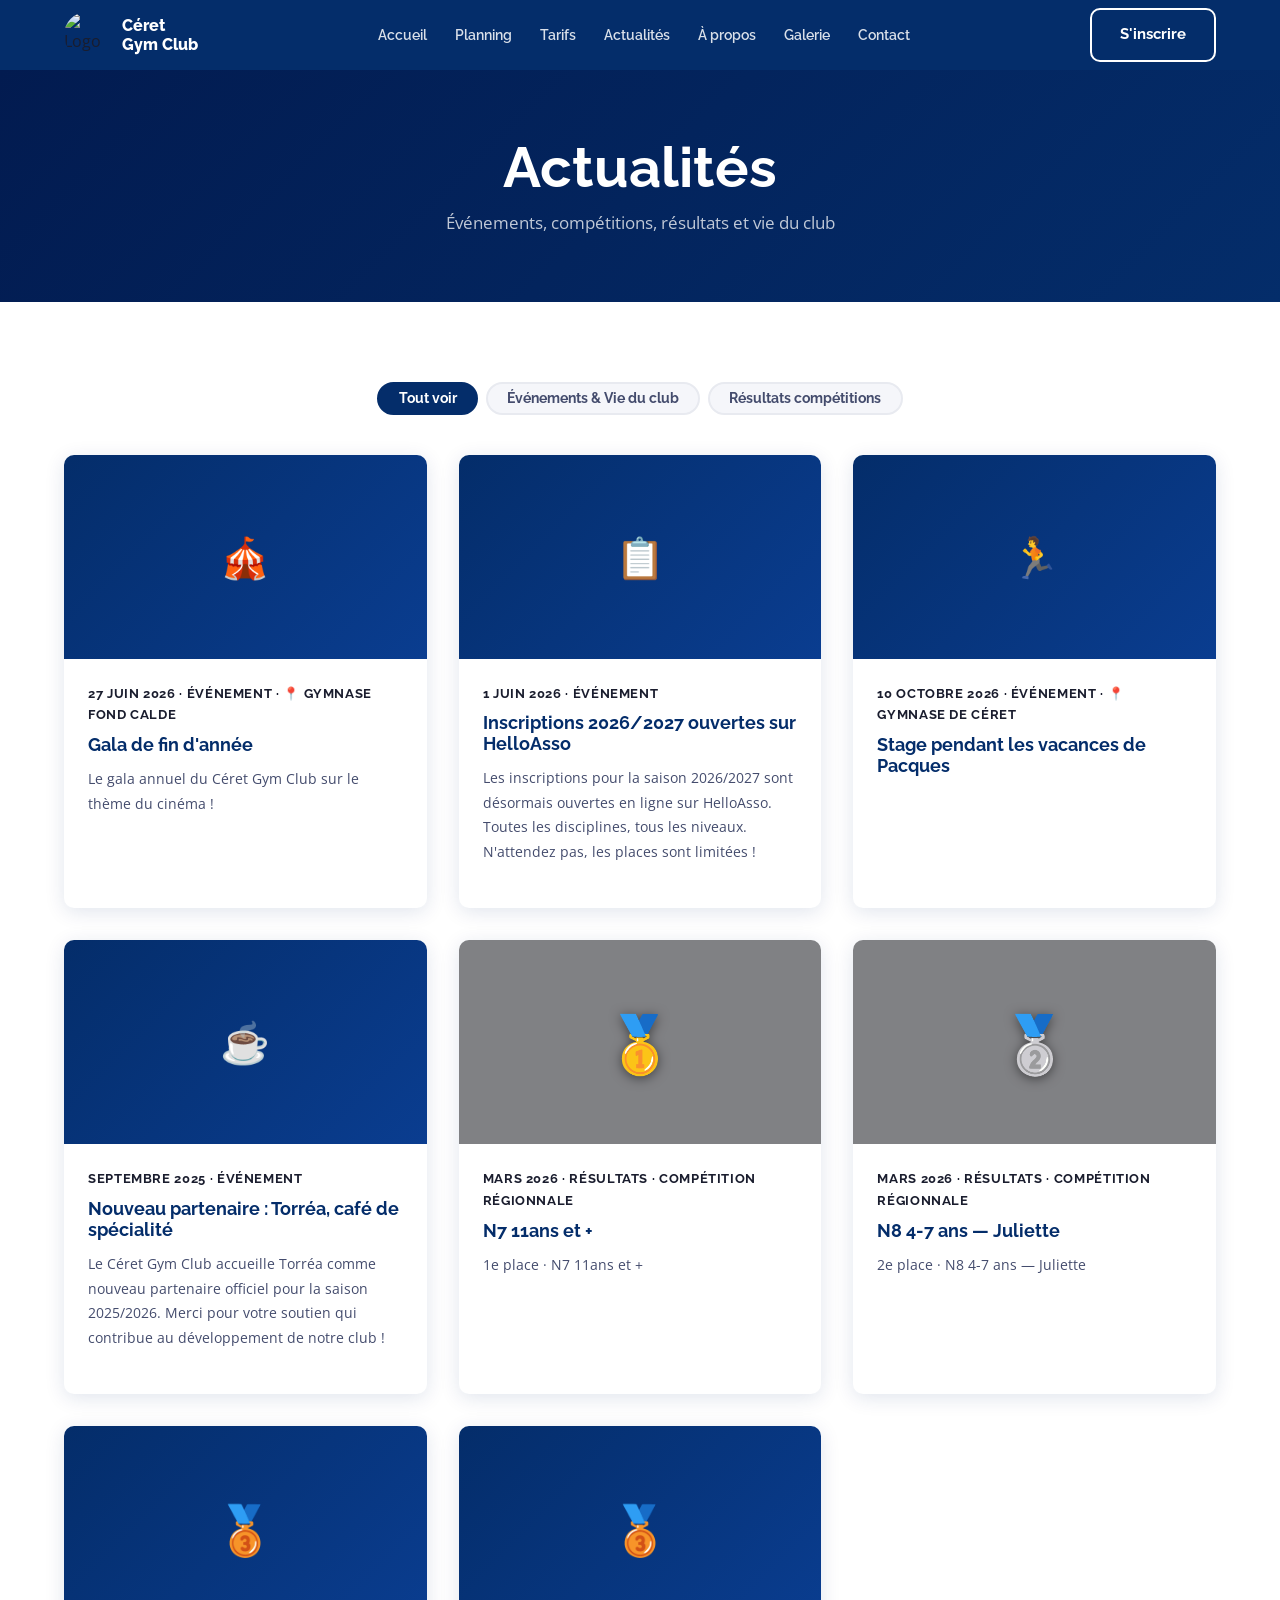
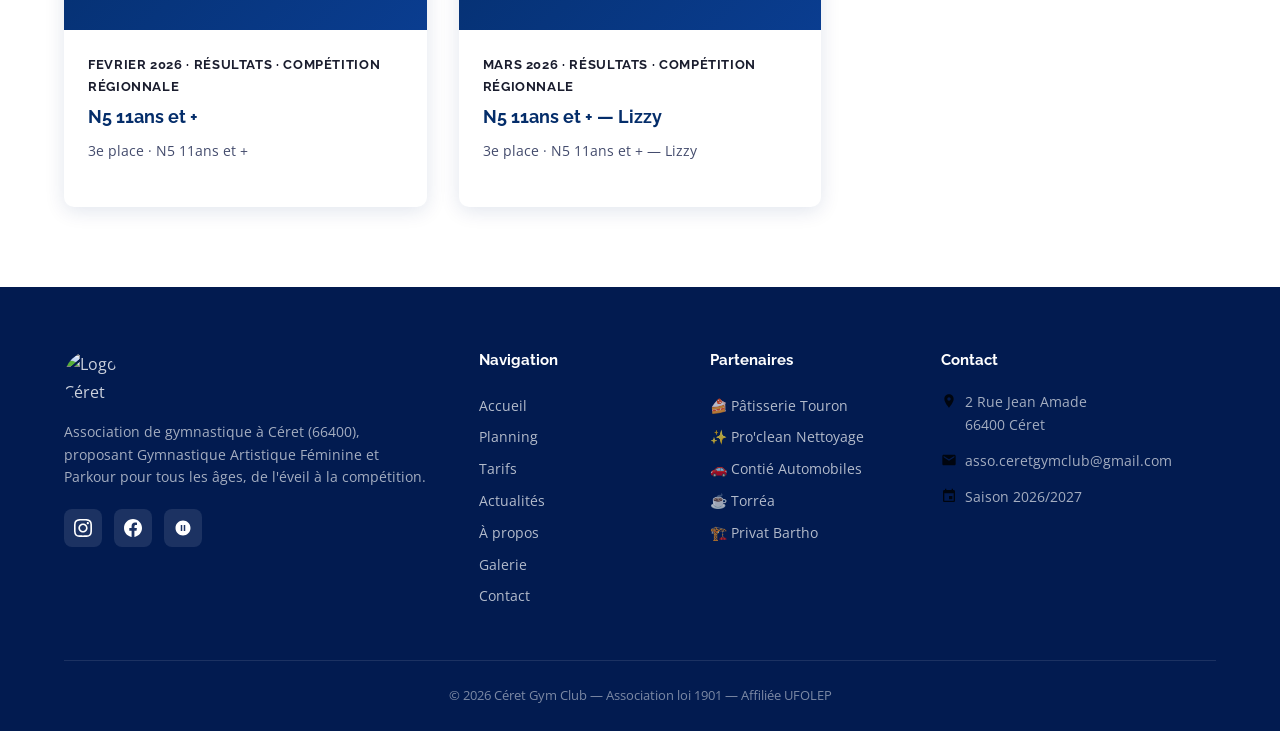
==== actualites.html @ 3edcb547 "creation site" ====
<!DOCTYPE html>
<html lang="fr">
<head>
  <meta charset="UTF-8">
  <meta name="viewport" content="width=device-width, initial-scale=1.0">
  <title>Actualités — Céret Gym Club</title>
  <meta name="description" content="Suivez toutes les actualités du Céret Gym Club : compétitions, résultats, événements, gala de fin d'année.">
  <meta property="og:title" content="Actualités — Céret Gym Club">
  <meta property="og:image" content="assets/logo.png">
  <link rel="icon" type="image/png" href="assets/logo.png">
  <link rel="preconnect" href="https://fonts.googleapis.com">
  <link rel="preconnect" href="https://fonts.gstatic.com" crossorigin>
  <link href="https://fonts.googleapis.com/css2?family=Raleway:wght@400;600;700;800&family=Open+Sans:wght@400;600&display=swap" rel="stylesheet">
  <link rel="stylesheet" href="assets/css/styles.css">
</head>
<body>

  <div id="navbar-placeholder"></div>

  <header class="page-hero">
    <div class="container">
      <h1>Actualités</h1>
      <p>Événements, compétitions, résultats et vie du club</p>
    </div>
  </header>

  <main id="main-content">
    <section class="section">
      <div class="container">

        <!-- Filtres -->
        <div class="actu-filters" role="group" aria-label="Filtrer les actualités">
          <button class="filter-btn active" data-filter="all">Tout voir</button>
          <button class="filter-btn" data-filter="Événement">Événements & Vie du club</button>
          <button class="filter-btn" data-filter="Résultats">Résultats compétitions</button>
        </div>

        <!-- Grille actualités -->
        <div class="news-grid" id="news-grid" aria-label="Actualités du club"></div>

      </div>
    </section>

  </main>

  <div id="footer-placeholder"></div>

  <script src="data/club.js"></script>
  <script src="data/partenaires.js"></script>
  <script src="data/actualites.js"></script>
  <script src="data/competitions.js"></script>
  <script src="assets/js/components.js"></script>
  <script src="assets/js/main.js"></script>
</body>
</html>
---- assets/css/styles.css ----
/* =============================================
   CÉRET GYM CLUB — styles.css
   ============================================= */

/* --- Variables & Reset --- */
:root {
  --navy:  #042d6a;
  --white: #ffffff;
  --gold:  #c8a951;
  --navy-light: #0a3d90;
  --navy-dark:  #021b50;
  --gray-100: #f5f6fa;
  --gray-200: #e8eaf0;
  --gray-400: #9098b1;
  --gray-700: #444c6d;
  --text:  #1a1d2e;
  --radius: 10px;
  --shadow: 0 4px 20px rgba(4,45,106,.12);
  --transition: .25s ease;
}

*, *::before, *::after { box-sizing: border-box; margin: 0; padding: 0; }

html { scroll-behavior: smooth; font-size: 16px; }

body {
  font-family: 'Open Sans', sans-serif;
  color: var(--text);
  background: var(--white);
  line-height: 1.7;
}

img { max-width: 100%; height: auto; display: block; }

a { color: inherit; text-decoration: none; }

ul { list-style: none; }

/* --- Typography --- */
h1, h2, h3, h4, h5 {
  font-family: 'Raleway', sans-serif;
  font-weight: 700;
  line-height: 1.2;
  color: var(--navy);
}

h1 { font-size: clamp(2rem, 5vw, 3.5rem); }
h2 { font-size: clamp(1.6rem, 3.5vw, 2.5rem); }
h3 { font-size: clamp(1.2rem, 2.5vw, 1.6rem); }

.section-title {
  text-align: center;
  margin-bottom: .5rem;
}

.section-subtitle {
  text-align: center;
  color: var(--gray-400);
  margin-bottom: 3rem;
  font-size: 1.05rem;
}

.gold-bar {
  display: block;
  width: 60px;
  height: 4px;
  background: var(--grey);
  border-radius: 2px;
  margin: .75rem auto 0;
}

/* --- Buttons --- */
.btn {
  display: inline-flex;
  align-items: center;
  gap: .5rem;
  padding: .75rem 1.75rem;
  border-radius: var(--radius);
  font-family: 'Raleway', sans-serif;
  font-weight: 700;
  font-size: .95rem;
  cursor: pointer;
  border: 2px solid transparent;
  transition: all var(--transition);
  text-decoration: none;
}

.btn-primary {
  background: var(--navy);
  color: var(--white);
  border-color: var(--white);
}
.btn-primary:hover {
  background: var(--navy-dark);
  border-color: var(--white);
  transform: translateY(-2px);
  box-shadow: 0 6px 20px rgba(26,31,75,.3);
}

.btn-secondary {
  background: transparent;
  color: var(--white);
  border-color: var(--white);
}
.btn-secondary:hover {
  background: var(--white);
  color: var(--navy);
  transform: translateY(-2px);
}

.btn-outline {
  background: transparent;
  color: var(--navy);
  border-color: var(--navy);
}
.btn-outline:hover {
  background: var(--navy);
  color: var(--white);
  transform: translateY(-2px);
}

.btn-lg { padding: 1rem 2.25rem; font-size: 1.05rem; }

/* --- Layout helpers --- */
.container {
  max-width: 1200px;
  margin: 0 auto;
  padding: 0 1.5rem;
}

.section {
  padding: 5rem 0;
}

.section-alt {
  background: var(--gray-100);
}

.grid-2 { display: grid; grid-template-columns: repeat(2, 1fr); gap: 2rem; }
.grid-3 { display: grid; grid-template-columns: repeat(3, 1fr); gap: 2rem; }
.grid-4 { display: grid; grid-template-columns: repeat(4, 1fr); gap: 1.5rem; }

/* =============================================
   NAVBAR
   ============================================= */
.navbar {
  position: sticky;
  top: 0;
  z-index: 1000;
  background: var(--navy);
  transition: box-shadow var(--transition);
}

.navbar.scrolled {
  box-shadow: 0 2px 20px rgba(0,0,0,.25);
}

.navbar-inner {
  display: flex;
  align-items: center;
  justify-content: space-between;
  height: 70px;
  gap: 1rem;
}

.navbar-brand {
  display: flex;
  align-items: center;
  gap: .75rem;
  flex-shrink: 0;
}

.navbar-brand img {
  width: 46px;
  height: 46px;
  border-radius: 50%;
  object-fit: cover;
}

.navbar-brand span {
  font-family: 'Raleway', sans-serif;
  font-weight: 800;
  font-size: 1rem;
  color: var(--white);
  line-height: 1.2;
}

.navbar-nav {
  display: flex;
  align-items: center;
  gap: .25rem;
}

.navbar-nav a {
  color: rgba(255,255,255,.85);
  font-family: 'Raleway', sans-serif;
  font-weight: 600;
  font-size: .9rem;
  padding: .4rem .75rem;
  border-radius: 6px;
  transition: all var(--transition);
  white-space: nowrap;
}

.navbar-nav a:hover,
.navbar-nav a.active {
  color: var(--white);
  background: rgba(255,255,255,.12);
}

.navbar-cta {
  flex-shrink: 0;
}

.navbar-toggle {
  display: none;
  background: none;
  border: none;
  cursor: pointer;
  padding: .4rem;
  color: var(--white);
}

.navbar-toggle svg { display: block; }

/* Mobile nav */
@media (max-width: 900px) {
  .navbar-toggle { display: flex; }
  .navbar-nav {
    display: none;
    position: absolute;
    top: 70px;
    left: 0;
    right: 0;
    background: var(--navy-dark);
    flex-direction: column;
    align-items: stretch;
    padding: 1rem 1.5rem;
    gap: .25rem;
  }
  .navbar-nav.open { display: flex; }
  .navbar-nav a { padding: .65rem 1rem; font-size: 1rem; }
  .navbar-cta { display: none; }
}

/* =============================================
   HERO
   ============================================= */
.hero {
  position: relative;
  min-height: calc(100vh - 70px);
  background: linear-gradient(135deg, var(--navy-dark) 0%, var(--navy) 50%, #1a4db5 100%);
  display: flex;
  align-items: center;
  overflow: hidden;
}

.hero::before {
  content: '';
  position: absolute;
  inset: 0;
  background: url("data:image/svg+xml,%3Csvg width='60' height='60' viewBox='0 0 60 60' xmlns='http://www.w3.org/2000/svg'%3E%3Cg fill='none' fill-rule='evenodd'%3E%3Cg fill='%23ffffff' fill-opacity='0.03'%3E%3Ccircle cx='30' cy='30' r='20'/%3E%3C/g%3E%3C/g%3E%3C/svg%3E");
  pointer-events: none;
}

.hero-content {
  position: relative;
  z-index: 1;
  text-align: center;
  max-width: 800px;
  margin: 0 auto;
  padding: 4rem 1.5rem;
}

.hero-logo {
  display: block;
  width: 150px;
  height: 150px;
  border-radius: 50%;
  object-fit: contain;
  margin: 0 auto 2rem;
  box-shadow: 0 0 20px rgba(250,250,250,.75);
}

.hero h1 {
  color: var(--white);
  margin-bottom: 1.5rem;
}

.hero-tagline {
  color: rgba(255,255,255,.85);
  font-size: clamp(1rem, 2vw, 1.2rem);
  max-width: 600px;
  margin: 0 auto 2.5rem;
  font-style: italic;
}

.hero-actions {
  display: flex;
  gap: 1rem;
  justify-content: center;
  flex-wrap: wrap;
}

.hero-social {
  margin-top: 3rem;
  display: flex;
  justify-content: center;
  align-items: center;
  gap: 1.5rem;
}

.hero-social a {
  display: flex;
  align-items: center;
  gap: .4rem;
  color: rgba(255,255,255,.75);
  font-size: .9rem;
  font-family: 'Raleway', sans-serif;
  font-weight: 600;
  transition: color var(--transition);
}

.hero-social a:hover { color: var(--grey); }

.hero-social svg { width: 22px; height: 22px; }

/* =============================================
   DISCIPLINES
   ============================================= */
.disciplines-grid {
  display: grid;
  grid-template-columns: repeat(auto-fit, minmax(280px, 1fr));
  gap: 2rem;
}

.discipline-card {
  background: var(--white);
  border-radius: var(--radius);
  padding: 2.5rem 2rem;
  text-align: center;
  box-shadow: var(--shadow);
  border-top: 4px solid var(--grey);
  transition: transform var(--transition);
}

.discipline-card:hover { transform: translateY(-6px); }

.discipline-icon {
  width: 100px;
  height: 100px;
  border-radius: 50%;
  display: flex;
  align-items: center;
  justify-content: center;
  margin: 0 auto 1.5rem;
  overflow: hidden;
}

.discipline-icon img {
  width: 100%;
  height: 100%;
  object-fit: contain;
}

.discipline-card h3 { color: var(--navy); margin-bottom: .75rem; }

/* =============================================
   CARDS (News / Actu)
   ============================================= */
.news-grid {
  display: grid;
  grid-template-columns: repeat(auto-fill, minmax(300px, 1fr));
  gap: 2rem;
}

.news-card {
  background: var(--white);
  border-radius: var(--radius);
  overflow: hidden;
  box-shadow: var(--shadow);
  transition: transform var(--transition);
  display: flex;
  flex-direction: column;
}

.news-card:hover { transform: translateY(-4px); }

.news-card-img {
  aspect-ratio: 16/9;
  background: var(--gray-200);
  overflow: hidden;
  position: relative;
}

.news-card-img img {
  width: 100%;
  height: 100%;
  object-fit: cover;
}

.news-card-img .img-placeholder {
  width: 100%;
  height: 100%;
  display: flex;
  align-items: center;
  justify-content: center;
  background: linear-gradient(135deg, var(--navy) 0%, var(--navy-light) 100%);
  color: var(--white);
  font-size: 2.5rem;
}

.news-card-img--photo {
  background-size: cover;
  background-position: center;
}

.news-card-img--photo::before {
  content: '';
  position: absolute;
  inset: 0;
  background: rgba(0, 0, 0, .45);
}

.news-card-medal {
  position: absolute;
  inset: 0;
  display: flex;
  align-items: center;
  justify-content: center;
  font-size: 3.5rem;
  filter: drop-shadow(0 2px 6px rgba(0,0,0,.5));
}

.news-card-body {
  padding: 1.5rem;
  flex: 1;
  display: flex;
  flex-direction: column;
}

.news-card-date {
  font-size: .8rem;
  color: var(--grey);
  font-weight: 700;
  font-family: 'Raleway', sans-serif;
  text-transform: uppercase;
  letter-spacing: .05em;
  margin-bottom: .5rem;
}

.news-card-title {
  font-size: 1.1rem;
  margin-bottom: .75rem;
  color: var(--navy);
}

.news-card-excerpt {
  color: var(--gray-700);
  font-size: .9rem;
  flex: 1;
  margin-bottom: 1.25rem;
}

/* =============================================
   WELCOME BANNER
   ============================================= */
.welcome-banner {
  background: var(--navy);
  color: var(--white);
  padding: 4rem 0;
  text-align: center;
}

.welcome-banner h2 { color: var(--white); margin-bottom: 1rem; }
.welcome-banner p { max-width: 650px; margin: 0 auto 2rem; opacity: .9; font-size: 1.05rem; }

.ages-grid {
  display: flex;
  justify-content: center;
  gap: 2rem;
  flex-wrap: wrap;
  margin-top: 2rem;
}

.age-chip {
  background: rgba(255,255,255,.12);
  border: 2px solid var(--grey);
  border-radius: 50px;
  padding: .5rem 1.5rem;
  font-family: 'Raleway', sans-serif;
  font-weight: 700;
  color: var(--grey);
  font-size: .95rem;
}

/* =============================================
   PLANNING — CSS Grid calendrier
   ============================================= */
.planning-grid-wrapper {
  overflow-x: auto;
  border-radius: var(--radius);
  box-shadow: var(--shadow);
  background: var(--white);
}

.planning-grid {
  display: grid;
  position: relative;
  min-width: 700px;
  border-radius: var(--radius);
  overflow: hidden;
}

/* En-têtes des jours */
.pg-header {
  background: var(--navy);
  color: var(--white);
  font-family: 'Raleway', sans-serif;
  font-weight: 700;
  font-size: .9rem;
  display: flex;
  align-items: center;
  justify-content: center;
  padding: .9rem .5rem;
  border-right: 1px solid rgba(255,255,255,.08);
  position: sticky;
  top: 0;
  z-index: 3;
}

.pg-header.pg-time-col { font-size: .75rem; opacity: .6; }

/* Labels d'heure (colonne gauche) */
.pg-time-label {
  display: flex;
  align-items: flex-start;
  justify-content: flex-end;
  padding: 4px 8px 0 4px;
  font-size: .78rem;
  font-weight: 700;
  font-family: 'Raleway', sans-serif;
  color: var(--gray-400);
  border-right: 2px solid var(--gray-200);
  background: var(--white);
  z-index: 2;
}

/* Lignes horizontales */
.pg-hline {
  border-top: 1px solid var(--gray-200);
  pointer-events: none;
  z-index: 1;
}

.pg-hline--half {
  border-top-style: dashed;
  opacity: .45;
}

/* Fond des colonnes-jours */
.pg-day-bg {
  border-right: 1px solid var(--gray-200);
  background: var(--white);
}

/* Créneaux */
.pg-slot {
  background: var(--navy);
  color: var(--white);
  border-radius: 6px;
  padding: .35rem .55rem;
  margin: 3px;
  display: flex;
  flex-direction: column;
  justify-content: center;
  font-size: .78rem;
  overflow: hidden;
  z-index: 2;
  border-left: 3px solid rgba(255,255,255,.25);
  cursor: default;
  transition: filter var(--transition);
}

.pg-slot:hover { filter: brightness(1.12); }

.pg-slot--hidden {
  opacity: .12;
  pointer-events: none;
  transition: opacity var(--transition);
}

.pg-slot--parkour { background: #155c34; border-left-color: #4caf6f; }
.pg-slot--eveil   { background: #6b3a10; border-left-color: #e0893a; }
.pg-slot--comp    { background: var(--gold); color: var(--navy-dark); border-left-color: rgba(0,0,0,.18); }
.pg-slot--comp .pg-slot-age { opacity: .65; }

.pg-slot-name {
  font-weight: 700;
  display: block;
  font-family: 'Raleway', sans-serif;
  line-height: 1.2;
}

.pg-slot-age {
  display: block;
  opacity: .75;
  font-size: .68rem;
  margin-top: 2px;
}

/* Légende (remplace les anciens .slot) */
.legend-item {
  display: inline-flex;
  align-items: center;
  gap: .45rem;
  font-size: .82rem;
  font-family: 'Raleway', sans-serif;
  font-weight: 600;
}

.legend-dot {
  width: 14px;
  height: 14px;
  border-radius: 3px;
  flex-shrink: 0;
}

.legend-dot--gym    { background: var(--navy); }
.legend-dot--comp   { background: var(--gold); }
.legend-dot--parkour{ background: #155c34; }
.legend-dot--eveil  { background: #6b3a10; }

/* =============================================
   TARIFS
   ============================================= */
.tarifs-grid {
  display: grid;
  grid-template-columns: repeat(auto-fill, minmax(240px, 1fr));
  gap: 2rem;
}

.tarif-card {
  background: var(--white);
  border-radius: var(--radius);
  padding: 2rem 1.75rem;
  box-shadow: var(--shadow);
  text-align: center;
  border-top: 4px solid var(--gray-200);
  transition: transform var(--transition);
  position: relative;
}

.tarif-card:hover { transform: translateY(-6px); }

.tarif-card.featured {
  border-top-color: var(--grey);
  transform: scale(1.03);
}

.tarif-card.featured:hover { transform: scale(1.03) translateY(-4px); }

.tarif-badge {
  position: absolute;
  top: -12px;
  left: 50%;
  transform: translateX(-50%);
  background: var(--grey);
  color: var(--navy-dark);
  font-size: .72rem;
  font-weight: 800;
  font-family: 'Raleway', sans-serif;
  padding: .2rem .9rem;
  border-radius: 50px;
  text-transform: uppercase;
  letter-spacing: .05em;
  white-space: nowrap;
}

.tarif-category {
  font-size: .8rem;
  font-weight: 700;
  text-transform: uppercase;
  letter-spacing: .08em;
  color: var(--grey);
  font-family: 'Raleway', sans-serif;
  margin-bottom: .5rem;
}

.tarif-name {
  font-size: 1.15rem;
  color: var(--navy);
  margin-bottom: 1.5rem;
}

.tarif-price {
  font-family: 'Raleway', sans-serif;
  font-size: 2.8rem;
  font-weight: 800;
  color: var(--navy);
  line-height: 1;
  margin-bottom: .25rem;
}

.tarif-price span { font-size: 1.2rem; vertical-align: super; font-weight: 700; }
.tarif-period { font-size: .8rem; color: var(--gray-400); margin-bottom: 1.5rem; }

.tarif-features {
  list-style: none;
  text-align: left;
  margin-bottom: 1.75rem;
}

.tarif-features li {
  display: flex;
  align-items: center;
  gap: .5rem;
  font-size: .875rem;
  color: var(--gray-700);
  padding: .3rem 0;
  border-bottom: 1px solid var(--gray-100);
}

.tarif-features li::before {
  content: '✓';
  color: var(--grey);
  font-weight: 800;
  flex-shrink: 0;
}

.tarif-note {
  background: var(--gray-100);
  border-radius: var(--radius);
  padding: 1.5rem;
  text-align: center;
  margin-top: 3rem;
  font-size: .9rem;
  color: var(--gray-700);
  border-left: 4px solid var(--grey);
}

/* =============================================
   ACTUALITÉS
   ============================================= */
.actu-filters {
  display: flex;
  gap: .5rem;
  flex-wrap: wrap;
  justify-content: center;
  margin-bottom: 2.5rem;
}

.filter-btn {
  background: var(--gray-100);
  border: 2px solid var(--gray-200);
  color: var(--gray-700);
  padding: .4rem 1.2rem;
  border-radius: 50px;
  font-family: 'Raleway', sans-serif;
  font-weight: 700;
  font-size: .85rem;
  cursor: pointer;
  transition: all var(--transition);
}

.filter-btn:hover,
.filter-btn.active {
  background: var(--navy);
  border-color: var(--navy);
  color: var(--white);
}

/* Planning filter buttons — colored by slot type */
.planning-filter-btn[data-type="gym"] {
  border-color: var(--navy);
  color: var(--navy);
}
.planning-filter-btn[data-type="gym"]:hover,
.planning-filter-btn[data-type="gym"].active {
  background: var(--navy);
  border-color: var(--navy);
  color: var(--white);
}


.planning-filter-btn[data-type="parkour"] {
  border-color: #155c34;
  color: #155c34;
}
.planning-filter-btn[data-type="parkour"]:hover,
.planning-filter-btn[data-type="parkour"].active {
  background: #155c34;
  border-color: #155c34;
  color: var(--white);
}

.planning-filter-btn[data-type="eveil"] {
  border-color: #6b3a10;
  color: #6b3a10;
}
.planning-filter-btn[data-type="eveil"]:hover,
.planning-filter-btn[data-type="eveil"].active {
  background: #6b3a10;
  border-color: #6b3a10;
  color: var(--white);
}

.podiums-section {
  margin-top: 4rem;
  padding-top: 4rem;
  border-top: 2px solid var(--gray-200);
}

.podium-list {
  display: grid;
  grid-template-columns: repeat(auto-fill, minmax(260px, 1fr));
  gap: 1.5rem;
}

.podium-card {
  background: var(--white);
  border-radius: var(--radius);
  padding: 1.5rem;
  box-shadow: var(--shadow);
  display: flex;
  align-items: center;
  gap: 1rem;
}

.podium-medal {
  font-size: 2rem;
  flex-shrink: 0;
}

.podium-card h4 { font-size: 1rem; color: var(--navy); margin-bottom: .2rem; }
.podium-card p  { font-size: .85rem; color: var(--gray-400); }

/* =============================================
   ABOUT / À PROPOS
   ============================================= */
.about-story {
  display: grid;
  grid-template-columns: 1fr 1fr;
  gap: 3rem;
  align-items: center;
}

.about-story-text h2 { margin-bottom: 1rem; }
.about-story-text p  { color: var(--gray-700); margin-bottom: 1rem; }

.about-visual {
  background: linear-gradient(135deg, var(--navy) 0%, var(--navy-light) 100%);
  border-radius: var(--radius);
  aspect-ratio: 4/3;
  display: flex;
  align-items: center;
  justify-content: center;
  overflow: hidden;
}

.about-visual img {
  width: 100%;
  height: 100%;
  object-fit: cover;
  border-radius: var(--radius);
}

.stats-row {
  display: grid;
  grid-template-columns: repeat(auto-fit, minmax(140px, 1fr));
  gap: 1.5rem;
  margin: 2.5rem 0;
}

.stat-item {
  text-align: center;
  padding: 1.5rem 1rem;
  background: var(--gray-100);
  border-radius: var(--radius);
}

.stat-num {
  font-family: 'Raleway', sans-serif;
  font-size: 2.2rem;
  font-weight: 800;
  color: var(--navy);
  display: block;
}

.stat-label { font-size: .85rem; color: var(--gray-400); }

.valeurs-grid {
  display: grid;
  grid-template-columns: repeat(auto-fill, minmax(200px, 1fr));
  gap: 1.5rem;
}

.valeur-card {
  background: var(--white);
  border-radius: var(--radius);
  padding: 2rem 1.5rem;
  text-align: center;
  box-shadow: var(--shadow);
}

.valeur-icon { font-size: 2.5rem; margin-bottom: .75rem; }
.valeur-card h3 { font-size: 1.1rem; color: var(--navy); margin-bottom: .5rem; }
.valeur-card p  { font-size: .875rem; color: var(--gray-700); }

.team-grid {
  display: grid;
  grid-template-columns: repeat(auto-fit, minmax(200px, 220px));
  gap: 2rem;
  justify-content: center;
}

.team-card {
  background: var(--white);
  border-radius: var(--radius);
  padding: 1.5rem;
  text-align: center;
  box-shadow: var(--shadow);
  transition: transform var(--transition);
}

.team-card:hover { transform: translateY(-4px); }

.team-avatar {
  width: 90px;
  height: 90px;
  border-radius: 50%;
  background: var(--navy);
  margin: 0 auto 1rem;
  overflow: hidden;
  display: flex;
  align-items: center;
  justify-content: center;
  border: 3px solid var(--grey);
}

.team-avatar img { width: 100%; height: 100%; object-fit: cover; }

.team-avatar-placeholder {
  font-size: 2.2rem;
}

.team-card h3 { font-size: 1rem; color: var(--navy); margin-bottom: .25rem; }
.team-card p  { font-size: .82rem; color: var(--grey); font-weight: 700; font-family: 'Raleway', sans-serif; }
.team-card .team-role { color: var(--gray-400); font-weight: 400; font-family: 'Open Sans', sans-serif; font-size: .8rem; }

/* =============================================
   GALERIE
   ============================================= */
.gallery-grid {
  display: grid;
  grid-template-columns: repeat(auto-fill, minmax(260px, 1fr));
  gap: 1rem;
}

.gallery-item {
  position: relative;
  aspect-ratio: 4/3;
  overflow: hidden;
  border-radius: var(--radius);
  cursor: pointer;
  background: var(--gray-200);
}

.gallery-item img {
  width: 100%;
  height: 100%;
  object-fit: cover;
  transition: transform .4s ease;
}

.gallery-item:hover img { transform: scale(1.08); }

.gallery-item .gallery-overlay {
  position: absolute;
  inset: 0;
  background: rgba(0,48,135,.5);
  display: flex;
  align-items: center;
  justify-content: center;
  opacity: 0;
  transition: opacity var(--transition);
}

.gallery-item:hover .gallery-overlay { opacity: 1; }

.gallery-overlay svg { width: 48px; height: 48px; fill: white; }

/* Watermark via CSS */
.gallery-item::after {
  content: '© Céret Gym Club';
  position: absolute;
  bottom: 8px;
  right: 10px;
  color: rgba(255,255,255,.75);
  font-size: .65rem;
  font-family: 'Raleway', sans-serif;
  font-weight: 700;
  text-shadow: 0 1px 3px rgba(0,0,0,.6);
  pointer-events: none;
  z-index: 2;
  letter-spacing: .03em;
}

/* Placeholder items */
.gallery-placeholder {
  width: 100%;
  height: 100%;
  display: flex;
  flex-direction: column;
  align-items: center;
  justify-content: center;
  font-size: 2.5rem;
  background: linear-gradient(135deg, var(--navy) 0%, var(--navy-light) 100%);
  color: rgba(255,255,255,.6);
}

/* Lightbox */
.lightbox {
  position: fixed;
  inset: 0;
  background: rgba(0,0,0,.92);
  z-index: 9999;
  display: flex;
  align-items: center;
  justify-content: center;
  opacity: 0;
  pointer-events: none;
  transition: opacity .3s;
}

.lightbox.open { opacity: 1; pointer-events: all; }

.lightbox-inner {
  position: relative;
  max-width: 90vw;
  max-height: 90vh;
}

.lightbox-inner img {
  max-width: 90vw;
  max-height: 85vh;
  object-fit: contain;
  border-radius: var(--radius);
}

.lightbox-close {
  position: absolute;
  top: -2.5rem;
  right: 0;
  background: none;
  border: none;
  color: white;
  font-size: 1.8rem;
  cursor: pointer;
  line-height: 1;
}

.lightbox-nav {
  position: absolute;
  top: 50%;
  transform: translateY(-50%);
  background: rgba(255,255,255,.15);
  border: none;
  color: white;
  width: 44px;
  height: 44px;
  border-radius: 50%;
  cursor: pointer;
  font-size: 1.4rem;
  display: flex;
  align-items: center;
  justify-content: center;
  transition: background var(--transition);
}

.lightbox-nav:hover { background: rgba(255,255,255,.3); }
.lightbox-prev { left: -60px; }
.lightbox-next { right: -60px; }

/* =============================================
   CONTACT
   ============================================= */
.contact-layout {
  display: grid;
  grid-template-columns: 1fr 1.5fr;
  gap: 3rem;
  align-items: start;
}

.contact-info h2 { margin-bottom: 1.5rem; }

.contact-item {
  display: flex;
  align-items: flex-start;
  gap: 1rem;
  margin-bottom: 1.5rem;
}

.contact-icon {
  width: 44px;
  height: 44px;
  background: var(--navy);
  border-radius: 10px;
  display: flex;
  align-items: center;
  justify-content: center;
  flex-shrink: 0;
}

.contact-icon svg { width: 22px; height: 22px; fill: var(--white); }

.contact-item h4 { font-size: .9rem; color: var(--navy); margin-bottom: .2rem; }
.contact-item p, .contact-item a {
  font-size: .9rem;
  color: var(--gray-700);
}
.contact-item a:hover { color: var(--grey); }

.social-links-row {
  display: flex;
  gap: 1rem;
  margin-top: 1.5rem;
}

.social-link {
  display: flex;
  align-items: center;
  gap: .5rem;
  background: var(--gray-100);
  border: 2px solid var(--gray-200);
  border-radius: 8px;
  padding: .5rem 1rem;
  font-family: 'Raleway', sans-serif;
  font-weight: 700;
  font-size: .85rem;
  color: var(--navy);
  transition: all var(--transition);
}

.social-link:hover {
  border-color: var(--navy);
  background: var(--navy);
  color: var(--white);
}

.social-link svg { width: 18px; height: 18px; }

/* Contact Form */
.contact-form {
  background: var(--white);
  border-radius: var(--radius);
  padding: 2.5rem;
  box-shadow: var(--shadow);
}

.contact-form h3 { margin-bottom: 1.5rem; color: var(--navy); }

.form-group {
  margin-bottom: 1.25rem;
}

.form-group label {
  display: block;
  font-family: 'Raleway', sans-serif;
  font-weight: 700;
  font-size: .875rem;
  color: var(--navy);
  margin-bottom: .4rem;
}

.form-group input,
.form-group textarea,
.form-group select {
  width: 100%;
  padding: .75rem 1rem;
  border: 2px solid var(--gray-200);
  border-radius: 8px;
  font-family: 'Open Sans', sans-serif;
  font-size: .95rem;
  color: var(--text);
  background: var(--white);
  transition: border-color var(--transition);
  outline: none;
}

.form-group input:focus,
.form-group textarea:focus,
.form-group select:focus {
  border-color: var(--navy);
}

.form-group textarea { resize: vertical; min-height: 130px; }

/* Honeypot */
.hp-field { display: none !important; }

.form-success {
  display: none;
  background: #e8f5e9;
  border: 2px solid #4caf50;
  border-radius: var(--radius);
  padding: 1rem 1.5rem;
  color: #2e7d32;
  font-weight: 600;
  margin-top: 1rem;
  text-align: center;
}

.map-container {
  margin-top: 3rem;
  border-radius: var(--radius);
  overflow: hidden;
  box-shadow: var(--shadow);
}

.map-container iframe { display: block; }

/* =============================================
   PARTENAIRES
   ============================================= */
.partners-grid {
  display: flex;
  flex-wrap: wrap;
  gap: 1.5rem;
  justify-content: center;
  align-items: center;
}

.partner-card {
  background: var(--white);
  border-radius: var(--radius);
  padding: 1.25rem 1.75rem;
  box-shadow: 0 2px 12px rgba(0,48,135,.08);
  text-align: center;
  min-width: 160px;
  transition: transform var(--transition);
}

.partner-card:hover { transform: translateY(-3px); }
.partner-card a { text-decoration: none; }

.partner-logo {
  width: 80px;
  height: 60px;
  display: flex;
  align-items: center;
  justify-content: center;
  margin: 0 auto .75rem;
  font-size: 1.8rem;
}

.partner-name {
  font-family: 'Raleway', sans-serif;
  font-weight: 700;
  font-size: .85rem;
  color: var(--navy);
  display: block;
}

.partner-loc {
  font-size: .75rem;
  color: var(--gray-400);
  display: block;
  margin-top: .2rem;
}

/* =============================================
   FOOTER
   ============================================= */
.footer {
  background: var(--navy-dark);
  color: rgba(255,255,255,.8);
  padding: 4rem 0 1.5rem;
}

.footer-grid {
  display: grid;
  grid-template-columns: 2fr 1fr 1fr 1.5fr;
  gap: 3rem;
  padding-bottom: 3rem;
  border-bottom: 1px solid rgba(255,255,255,.1);
}

.footer-brand img {
  width: 54px;
  border-radius: 50%;
  margin-bottom: 1rem;
}

.footer-brand p {
  font-size: .875rem;
  line-height: 1.6;
  margin-bottom: 1.25rem;
  opacity: .8;
}

.footer-social {
  display: flex;
  gap: .75rem;
}

.footer-social a {
  width: 38px;
  height: 38px;
  border-radius: 8px;
  background: rgba(255,255,255,.1);
  display: flex;
  align-items: center;
  justify-content: center;
  transition: background var(--transition);
}

.footer-social a:hover { background: var(--grey); }
.footer-social svg { width: 18px; height: 18px; fill: var(--white); }

.footer h4 {
  color: var(--white);
  font-size: .95rem;
  margin-bottom: 1.25rem;
  font-family: 'Raleway', sans-serif;
}

.footer-nav a {
  display: block;
  color: rgba(255,255,255,.7);
  font-size: .875rem;
  padding: .25rem 0;
  transition: color var(--transition);
}

.footer-nav a:hover { color: var(--grey); }

.footer-contact p {
  font-size: .875rem;
  display: flex;
  gap: .5rem;
  align-items: flex-start;
  margin-bottom: .75rem;
  opacity: .8;
}

.footer-contact svg { width: 16px; height: 16px; fill: var(--grey); flex-shrink: 0; margin-top: 3px; }

.footer-bottom {
  padding-top: 1.5rem;
  text-align: center;
  font-size: .8rem;
  opacity: .6;
}

/* =============================================
   PAGE HERO (intérieur)
   ============================================= */
.page-hero {
  background: linear-gradient(135deg, var(--navy-dark) 0%, var(--navy) 100%);
  padding: 4rem 0;
  text-align: center;
  color: var(--white);
}

.page-hero h1 { color: var(--white); margin-bottom: .5rem; }
.page-hero p  { color: rgba(255,255,255,.75); font-size: 1.05rem; max-width: 600px; margin: 0 auto; }

/* =============================================
   BREADCRUMB
   ============================================= */
.breadcrumb {
  display: flex;
  gap: .5rem;
  align-items: center;
  justify-content: center;
  margin-bottom: 1rem;
  font-size: .85rem;
  color: rgba(255,255,255,.55);
}

.breadcrumb a { color: rgba(255,255,255,.75); }
.breadcrumb a:hover { color: var(--grey); }
.breadcrumb span { color: var(--grey); }

/* =============================================
   SCROLL TO TOP
   ============================================= */
.scroll-top {
  position: fixed;
  bottom: 2rem;
  right: 2rem;
  width: 44px;
  height: 44px;
  background: var(--navy);
  color: var(--white);
  border: none;
  border-radius: 50%;
  cursor: pointer;
  display: flex;
  align-items: center;
  justify-content: center;
  box-shadow: 0 4px 14px rgba(0,0,0,.25);
  opacity: 0;
  transform: translateY(20px);
  transition: all var(--transition);
  z-index: 500;
}

.scroll-top.visible { opacity: 1; transform: translateY(0); }
.scroll-top:hover { background: var(--grey); color: var(--navy-dark); }
.scroll-top svg { width: 20px; height: 20px; }

/* =============================================
   RESPONSIVE
   ============================================= */
@media (max-width: 1024px) {
  .footer-grid { grid-template-columns: 1fr 1fr; gap: 2rem; }
  .about-story { grid-template-columns: 1fr; }
  .contact-layout { grid-template-columns: 1fr; }
}

@media (max-width: 768px) {
  .section { padding: 3.5rem 0; }
  .grid-2, .grid-3, .grid-4 { grid-template-columns: 1fr; }
  .footer-grid { grid-template-columns: 1fr; gap: 2rem; }
  .hero-actions { flex-direction: column; align-items: center; }
  .tarifs-grid { grid-template-columns: 1fr; }
  .tarif-card.featured { transform: scale(1); }
  .lightbox-prev { left: -44px; }
  .lightbox-next { right: -44px; }
}

@media (max-width: 480px) {
  .lightbox-inner { max-width: 95vw; }
  .lightbox-prev, .lightbox-next { display: none; }
  .social-links-row { flex-direction: column; }
}

/* =============================================
   ANIMATIONS
   ============================================= */
@keyframes fadeInUp {
  from { opacity: 0; transform: translateY(30px); }
  to   { opacity: 1; transform: translateY(0); }
}

.fade-in-up {
  opacity: 0;
  animation: fadeInUp .6s ease forwards;
}

.fade-in-up:nth-child(1) { animation-delay: .1s; }
.fade-in-up:nth-child(2) { animation-delay: .2s; }
.fade-in-up:nth-child(3) { animation-delay: .3s; }
.fade-in-up:nth-child(4) { animation-delay: .4s; }

/* Intersection observer fallback */
.reveal {
  opacity: 0;
  transform: translateY(24px);
  transition: opacity .6s ease, transform .6s ease;
}

.reveal.visible {
  opacity: 1;
  transform: translateY(0);
}

/* =============================================
   IMPRESSION — Planning PDF
   ============================================= */
@media print {
  @page { size: A4 landscape; margin: 12mm; }

  body * { visibility: hidden; }
  .planning-grid-wrapper,
  .planning-grid-wrapper * { visibility: visible; }

  .planning-grid-wrapper {
    position: fixed;
    inset: 0;
    width: 100%;
    overflow: visible;
  }

  /* Forcer les couleurs de fond à l'impression */
  .pg-slot            { -webkit-print-color-adjust: exact; print-color-adjust: exact; }
  .pg-slot--parkour   { background: #155c34 !important; color: #fff !important; }
  .pg-slot--eveil     { background: #6b3a10 !important; color: #fff !important; }
  .pg-slot--comp      { background: #c9a84c !important; color: #1a1f4b !important; }
}
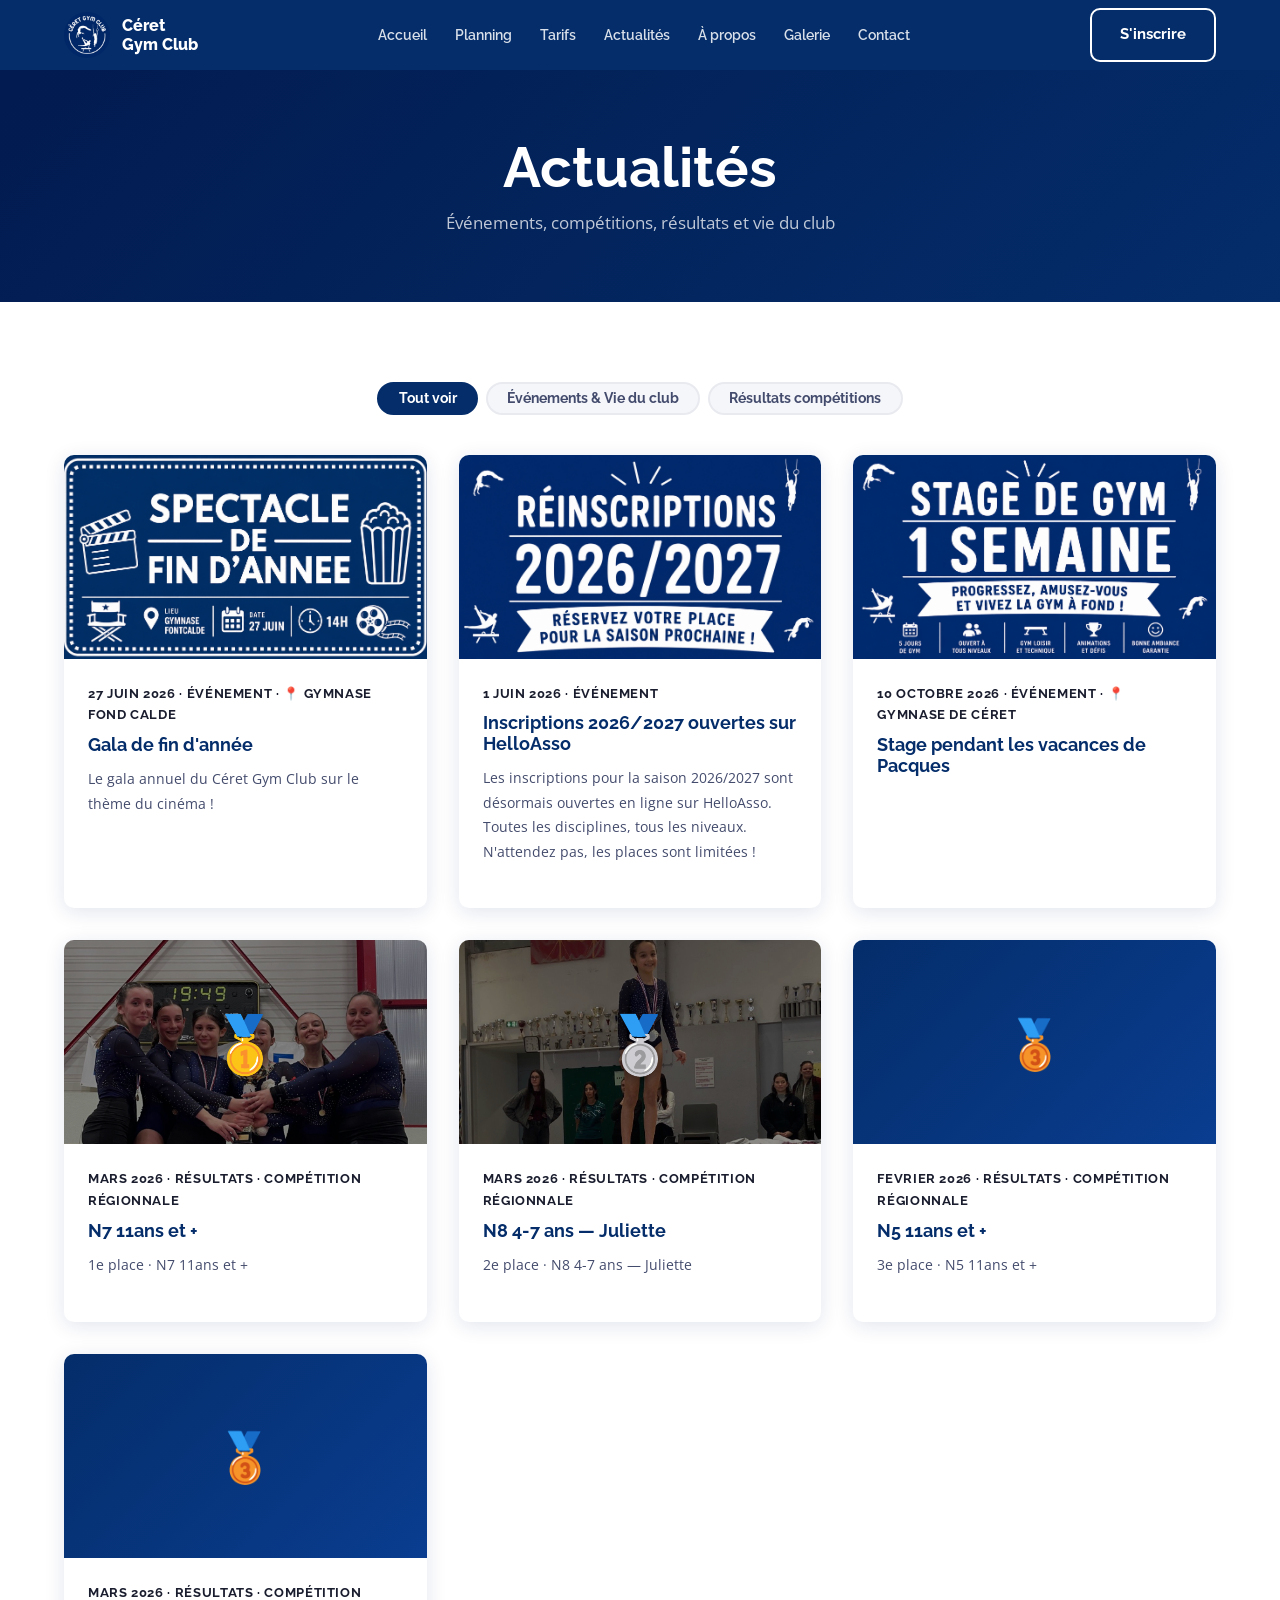
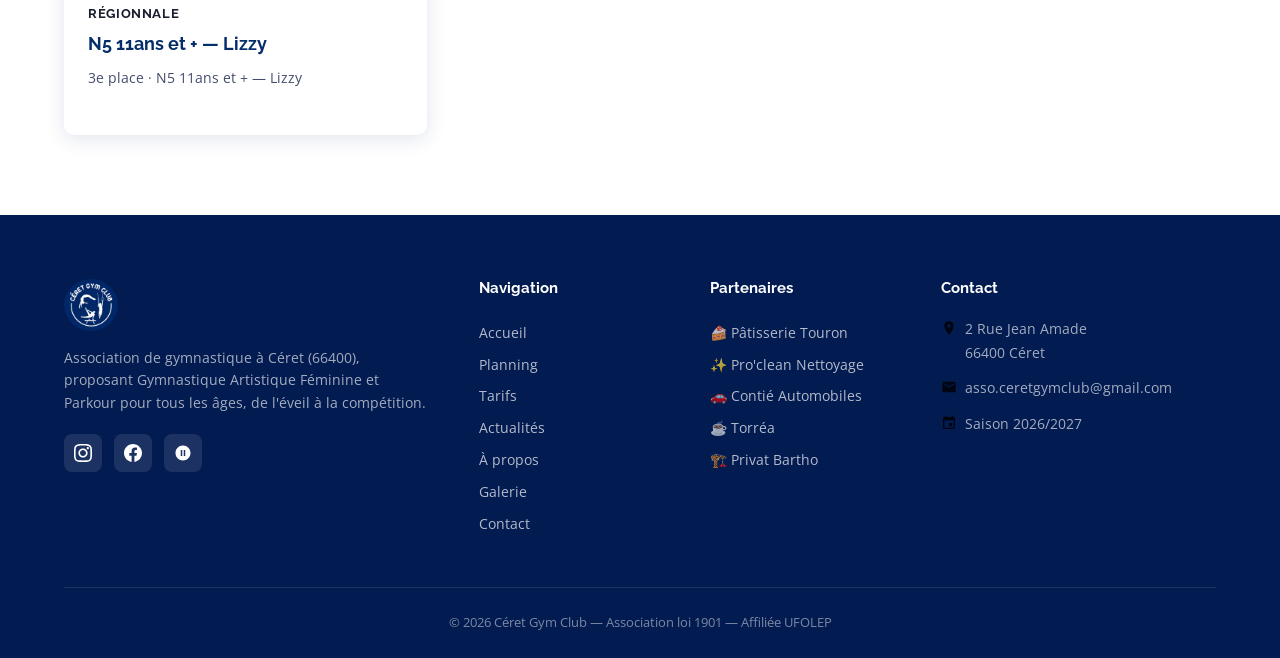
==== commit e629b29e: "modif" ====
--- a/actualites.html
+++ b/actualites.html
@@ -33,6 +33,7 @@
           <button class="filter-btn active" data-filter="all">Tout voir</button>
           <button class="filter-btn" data-filter="Événement">Événements & Vie du club</button>
           <button class="filter-btn" data-filter="Résultats">Résultats compétitions</button>
+          <!--<button class="filter-btn" data-filter="Partenaires">Partenaires</button> -->
         </div>
 
         <!-- Grille actualités -->
--- a/assets/css/styles.css
+++ b/assets/css/styles.css
@@ -415,6 +415,13 @@
   background-position: center;
 }
 
+.news-card-img--logo {
+  background-size: contain;
+  background-position: center;
+  background-repeat: no-repeat;
+  background-color: var(--white);
+}
+
 .news-card-img--photo::before {
   content: '';
   position: absolute;
@@ -893,6 +900,7 @@
   display: grid;
   grid-template-columns: repeat(auto-fill, minmax(200px, 1fr));
   gap: 1.5rem;
+  justify-content: center;
 }
 
 .valeur-card {
@@ -901,6 +909,7 @@
   padding: 2rem 1.5rem;
   text-align: center;
   box-shadow: var(--shadow);
+  transition: transform var(--transition);
 }
 
 .valeur-icon { font-size: 2.5rem; margin-bottom: .75rem; }
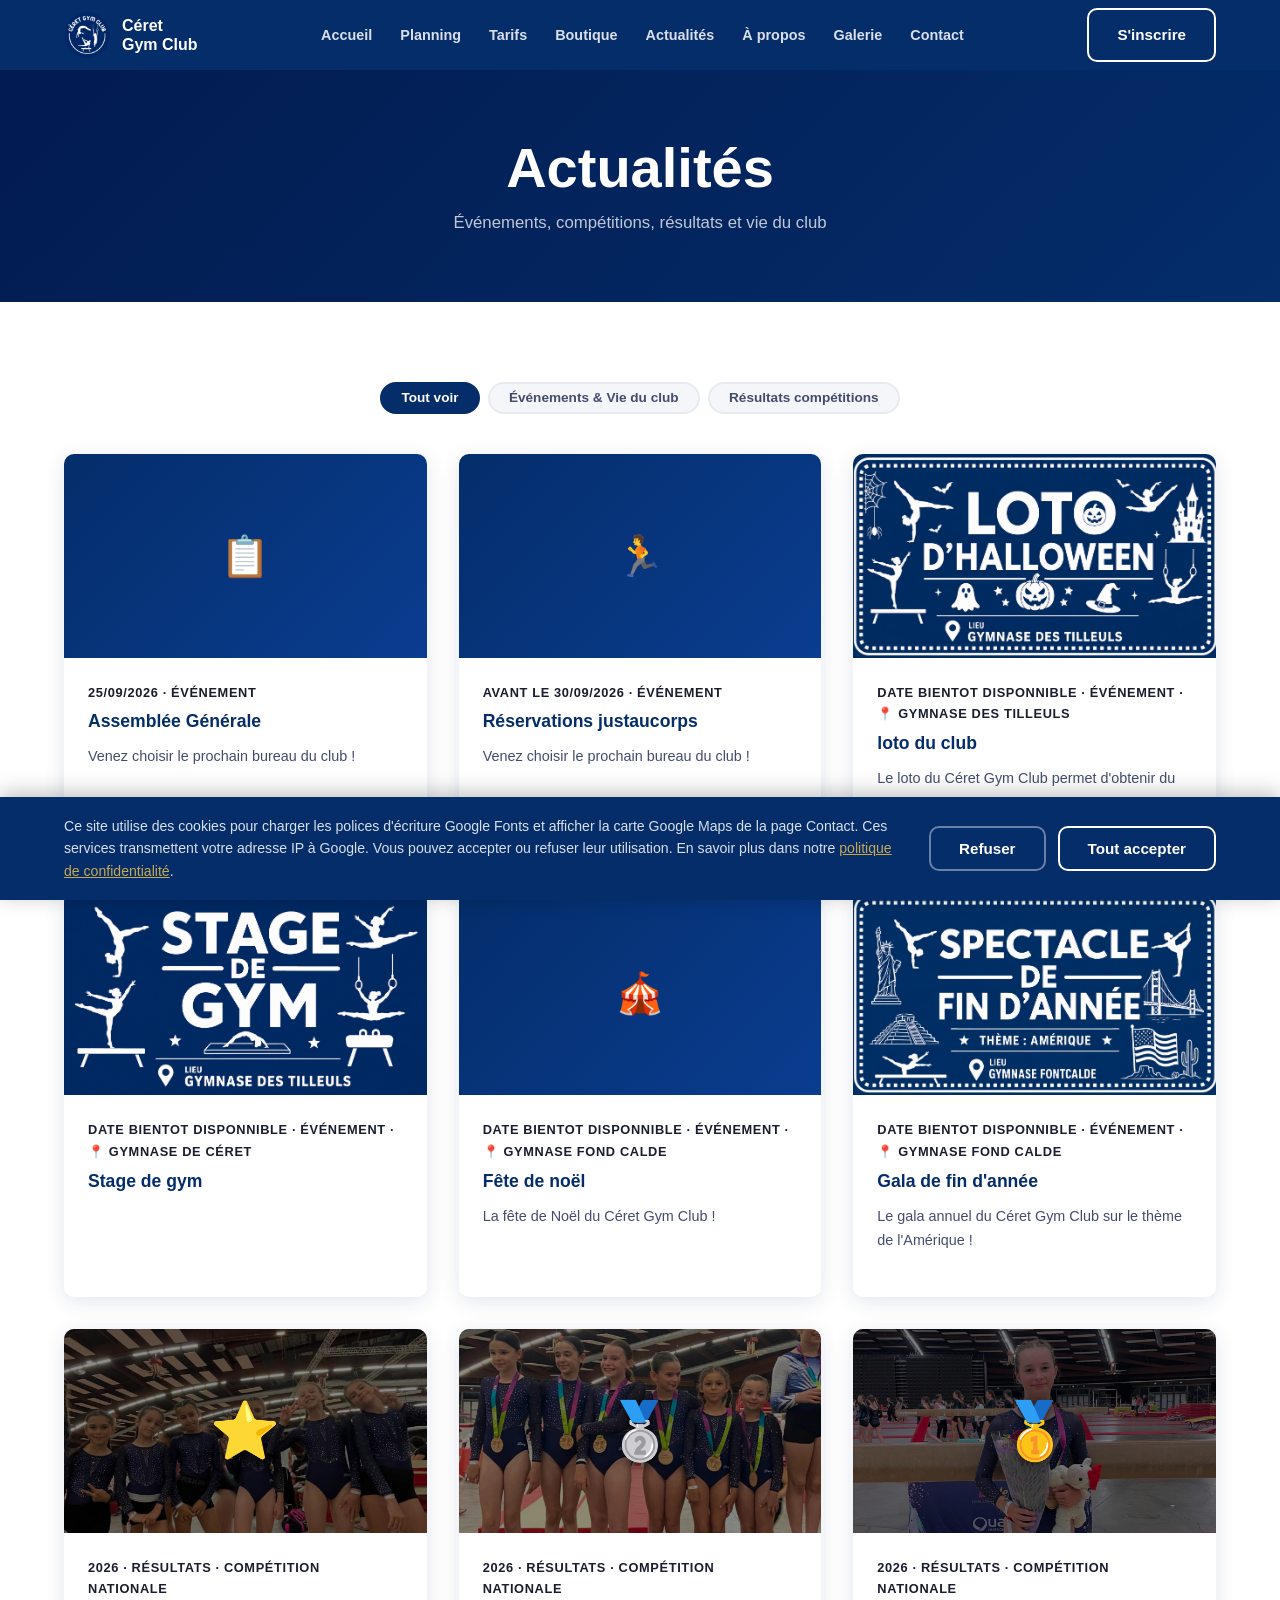
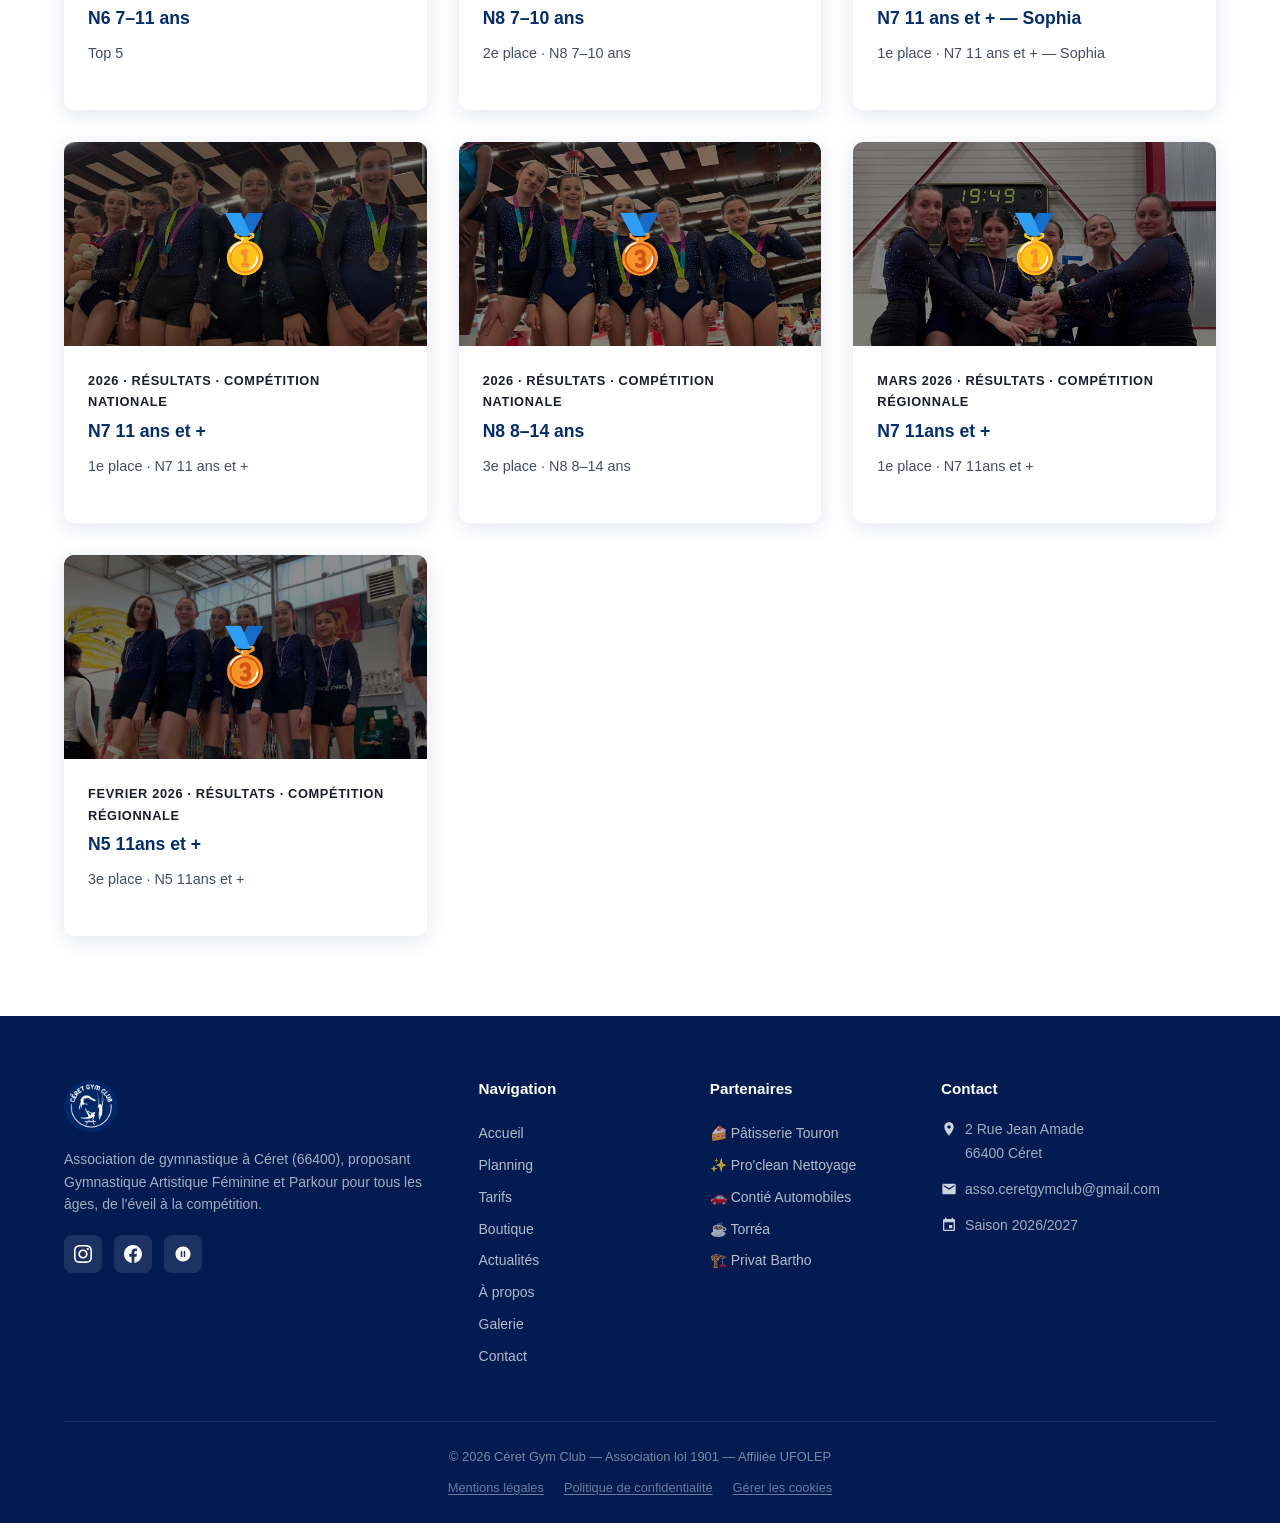
==== commit bd9707b3: "modifs & mentions legales" ====
--- a/actualites.html
+++ b/actualites.html
@@ -8,9 +8,6 @@
   <meta property="og:title" content="Actualités — Céret Gym Club">
   <meta property="og:image" content="assets/logo.png">
   <link rel="icon" type="image/png" href="assets/logo.png">
-  <link rel="preconnect" href="https://fonts.googleapis.com">
-  <link rel="preconnect" href="https://fonts.gstatic.com" crossorigin>
-  <link href="https://fonts.googleapis.com/css2?family=Raleway:wght@400;600;700;800&family=Open+Sans:wght@400;600&display=swap" rel="stylesheet">
   <link rel="stylesheet" href="assets/css/styles.css">
 </head>
 <body>
@@ -50,6 +47,7 @@
   <script src="data/partenaires.js"></script>
   <script src="data/actualites.js"></script>
   <script src="data/competitions.js"></script>
+  <script src="assets/js/cookie-consent.js"></script>
   <script src="assets/js/components.js"></script>
   <script src="assets/js/main.js"></script>
 </body>
--- a/assets/css/styles.css
+++ b/assets/css/styles.css
@@ -597,8 +597,10 @@
   transition: opacity var(--transition);
 }
 
-.pg-slot--parkour { background: #155c34; border-left-color: #4caf6f; }
-.pg-slot--eveil   { background: #6b3a10; border-left-color: #e0893a; }
+.pg-slot--eveil   { background: #c06227; border-left-color: #e08040; }
+.pg-slot--loisirs { background: #2a8a7e; border-left-color: #5bbdb5; }
+.pg-slot--renfo   { background: #155c34; border-left-color: #4caf6f; }
+.pg-slot--parkour { background: #155c34; border-left-color: #4caf6f; } /* alias renfo */
 .pg-slot--comp    { background: var(--gold); color: var(--navy-dark); border-left-color: rgba(0,0,0,.18); }
 .pg-slot--comp .pg-slot-age { opacity: .65; }
 
@@ -633,10 +635,12 @@
   flex-shrink: 0;
 }
 
-.legend-dot--gym    { background: var(--navy); }
-.legend-dot--comp   { background: var(--gold); }
-.legend-dot--parkour{ background: #155c34; }
-.legend-dot--eveil  { background: #6b3a10; }
+.legend-dot--eveil   { background: #c06227; }
+.legend-dot--loisirs { background: #2a8a7e; }
+.legend-dot--renfo   { background: #155c34; }
+.legend-dot--comp    { background: var(--gold); }
+.legend-dot--gym     { background: var(--navy); }
+.legend-dot--parkour { background: #155c34; }
 
 /* =============================================
    TARIFS
@@ -735,6 +739,20 @@
   flex-shrink: 0;
 }
 
+/* Variantes couleur par type */
+.tarif-card--eveil   { border-top-color: #c06227; }
+.tarif-card--eveil   .tarif-category,
+.tarif-card--eveil   .tarif-features li::before { color: #c06227; }
+.tarif-card--loisirs { border-top-color: #2a8a7e; }
+.tarif-card--loisirs .tarif-category,
+.tarif-card--loisirs .tarif-features li::before { color: #2a8a7e; }
+.tarif-card--renfo   { border-top-color: #155c34; }
+.tarif-card--renfo   .tarif-category,
+.tarif-card--renfo   .tarif-features li::before { color: #155c34; }
+.tarif-card--comp    { border-top-color: #c8a951; }
+.tarif-card--comp    .tarif-category,
+.tarif-card--comp    .tarif-features li::before { color: #a07a20; }
+
 .tarif-note {
   background: var(--gray-100);
   border-radius: var(--radius);
@@ -1014,6 +1032,74 @@
   z-index: 2;
   letter-spacing: .03em;
 }
+
+/* =============================================
+   BOUTIQUE
+   ============================================= */
+.gallery-item.product-zoom {
+  aspect-ratio: auto;
+  background: var(--white);
+  box-shadow: var(--shadow);
+}
+
+.gallery-item.product-zoom img {
+  width: 100%;
+  height: auto;
+  object-fit: contain;
+  transition: transform .4s ease;
+}
+
+.gallery-item.product-zoom::after { content: none; }
+
+.size-guide { margin-top: 1rem; }
+
+.size-guide summary {
+  cursor: pointer;
+  display: inline-block;
+  color: var(--navy);
+  font-weight: 700;
+  font-family: 'Raleway', sans-serif;
+  text-decoration: underline;
+  list-style: none;
+}
+
+.size-guide summary::-webkit-details-marker { display: none; }
+.size-guide summary::after { content: ' \25B8'; text-decoration: none; }
+.size-guide[open] summary::after { content: ' \25BE'; }
+
+.size-table-wrap {
+  overflow-x: auto;
+  margin-top: 1.25rem;
+}
+
+.size-table {
+  width: 100%;
+  border-collapse: collapse;
+  font-size: .82rem;
+  white-space: nowrap;
+}
+
+.size-table caption { caption-side: top; text-align: left; color: var(--gray-400); font-size: .85rem; margin-bottom: .5rem; }
+
+.size-table th {
+  background: var(--navy);
+  color: var(--white);
+  padding: .6rem .9rem;
+  text-align: left;
+  font-family: 'Raleway', sans-serif;
+  font-size: .72rem;
+  text-transform: uppercase;
+  letter-spacing: .04em;
+}
+
+.size-table td {
+  padding: .55rem .9rem;
+  border-bottom: 1px solid var(--gray-200);
+  color: var(--gray-700);
+}
+
+.size-table tbody tr:nth-child(even) { background: var(--gray-100); }
+.size-table td:first-child { font-weight: 700; color: var(--navy); }
 
 /* Placeholder items */
 .gallery-placeholder {
@@ -1100,6 +1186,26 @@
   gap: 3rem;
   align-items: start;
 }
+
+.contact-cards {
+  display: grid;
+  grid-template-columns: repeat(auto-fill, minmax(240px, 1fr));
+  gap: 1.5rem;
+}
+
+.contact-card {
+  background: var(--white);
+  border-radius: var(--radius);
+  box-shadow: var(--shadow);
+  padding: 1.75rem 1.5rem;
+  border-top: 3px solid var(--gold);
+}
+
+.contact-card-icon { font-size: 1.8rem; margin-bottom: .75rem; }
+.contact-card h2 { font-size: 1.1rem; color: var(--navy); margin-bottom: .6rem; }
+.contact-card p, .contact-card li { font-size: .9rem; color: var(--gray-700); line-height: 1.6; }
+.contact-card a { color: var(--navy); font-weight: 600; }
+.contact-card a:hover { color: var(--gold); }
 
 .contact-info h2 { margin-bottom: 1.5rem; }
 
@@ -1221,6 +1327,7 @@
 }
 
 .map-container {
+  position: relative;
   margin-top: 3rem;
   border-radius: var(--radius);
   overflow: hidden;
@@ -1228,6 +1335,27 @@
 }
 
 .map-container iframe { display: block; }
+
+.map-consent-placeholder {
+  height: 400px;
+  display: flex;
+  flex-direction: column;
+  align-items: center;
+  justify-content: center;
+  gap: 1.1rem;
+  text-align: center;
+  padding: 2rem;
+  background: var(--gray-100);
+}
+
+.map-consent-placeholder p {
+  max-width: 440px;
+  color: var(--gray-700);
+  font-size: .9rem;
+  line-height: 1.6;
+}
+
+.map-consent-placeholder.hidden { display: none; }
 
 /* =============================================
    PARTENAIRES
@@ -1353,7 +1481,7 @@
   opacity: .8;
 }
 
-.footer-contact svg { width: 16px; height: 16px; fill: var(--grey); flex-shrink: 0; margin-top: 3px; }
+.footer-contact svg { width: 16px; height: 16px; fill: var(--white); flex-shrink: 0; margin-top: 3px; }
 
 .footer-bottom {
   padding-top: 1.5rem;
@@ -1361,6 +1489,22 @@
   font-size: .8rem;
   opacity: .6;
 }
+
+.footer-legal {
+  display: flex;
+  justify-content: center;
+  flex-wrap: wrap;
+  gap: .4rem 1.25rem;
+  margin-top: .6rem;
+}
+
+.footer-legal a {
+  color: rgba(255,255,255,.7);
+  text-decoration: underline;
+  text-underline-offset: 2px;
+}
+
+.footer-legal a:hover { color: var(--white); }
 
 /* =============================================
    PAGE HERO (intérieur)
@@ -1419,6 +1563,62 @@
 .scroll-top.visible { opacity: 1; transform: translateY(0); }
 .scroll-top:hover { background: var(--grey); color: var(--navy-dark); }
 .scroll-top svg { width: 20px; height: 20px; }
+
+/* =============================================
+   BANDEAU COOKIES (RGPD)
+   ============================================= */
+.cookie-banner {
+  position: fixed;
+  left: 0;
+  right: 0;
+  bottom: 0;
+  z-index: 2000;
+  background: var(--navy);
+  box-shadow: 0 -4px 20px rgba(0,0,0,.25);
+}
+
+.cookie-banner-inner {
+  max-width: 1200px;
+  margin: 0 auto;
+  padding: 1.1rem 1.5rem;
+  display: flex;
+  align-items: center;
+  gap: 1.5rem;
+  flex-wrap: wrap;
+}
+
+.cookie-banner-text {
+  flex: 1 1 380px;
+  color: rgba(255,255,255,.85);
+  font-size: .88rem;
+  line-height: 1.6;
+  margin: 0;
+}
+
+.cookie-banner-text a { color: var(--gold); text-decoration: underline; }
+
+.cookie-banner-actions {
+  display: flex;
+  gap: .75rem;
+  flex-wrap: wrap;
+  flex: 0 0 auto;
+}
+
+.cookie-banner .btn-outline {
+  border-color: rgba(255,255,255,.4);
+  color: var(--white);
+}
+
+.cookie-banner .btn-outline:hover {
+  background: rgba(255,255,255,.1);
+  color: var(--white);
+}
+
+@media (max-width: 640px) {
+  .cookie-banner-inner { flex-direction: column; align-items: stretch; }
+  .cookie-banner-actions { justify-content: stretch; }
+  .cookie-banner-actions .btn { flex: 1; }
+}
 
 /* =============================================
    RESPONSIVE
@@ -1477,10 +1677,77 @@
 }
 
 /* =============================================
+   GROUPES — Liste des gymnases par groupe
+   ============================================= */
+.groupes-grid {
+  display: grid;
+  grid-template-columns: repeat(auto-fill, minmax(210px, 1fr));
+  gap: 1.1rem;
+}
+
+.groupe-card {
+  border-radius: var(--radius);
+  box-shadow: var(--shadow);
+  overflow: hidden;
+  background: var(--white);
+}
+
+.groupe-card-header {
+  background: #c0392b;
+  color: #fff;
+  padding: .7rem 1rem;
+  font-family: 'Raleway', sans-serif;
+  font-weight: 700;
+  font-size: .95rem;
+  line-height: 1.3;
+}
+
+.groupe-card-header small {
+  display: block;
+  font-size: .72rem;
+  font-weight: 400;
+  opacity: .88;
+  margin-top: .2rem;
+}
+
+.groupe-card-body {
+  padding: .75rem 1rem;
+}
+
+.groupe-card-body ul {
+  display: flex;
+  flex-wrap: wrap;
+  gap: .25rem .6rem;
+  list-style: none;
+}
+
+.groupe-card-body li {
+  font-size: .84rem;
+  color: var(--text);
+}
+
+.groupe-card-body li::before {
+  content: "–";
+  color: #a07a20;
+  margin-right: .3rem;
+  font-weight: 700;
+}
+
+/* Variantes couleur par type de groupe */
+.groupe-card--eveil   .groupe-card-header { background: #c06227; }
+.groupe-card--eveil   .groupe-card-body li::before { color: #c06227; }
+.groupe-card--loisirs .groupe-card-header { background: #2a8a7e; }
+.groupe-card--loisirs .groupe-card-body li::before { color: #2a8a7e; }
+.groupe-card--renfo   .groupe-card-header { background: #155c34; }
+.groupe-card--renfo   .groupe-card-body li::before { color: #155c34; }
+.groupe-card--comp    .groupe-card-header { background: #c8a951; color: var(--navy-dark); }
+.groupe-card--comp    .groupe-card-body li::before { color: #a07a20; }
+
+/* =============================================
    IMPRESSION — Planning PDF
    ============================================= */
 @media print {
-  @page { size: A4 landscape; margin: 12mm; }
+  @page { size: A4 landscape; margin: 10mm; }
 
   body * { visibility: hidden; }
   .planning-grid-wrapper,
@@ -1490,12 +1757,31 @@
     position: fixed;
     inset: 0;
     width: 100%;
-    overflow: visible;
+    overflow: hidden;
   }
 
+  .planning-grid {
+    overflow: visible !important;
+    min-width: 0 !important;
+    /* Écrase les hauteurs inline du JS : header 34px + lignes 14px (= 48×14+34 ≈ 706px, tient en A4 paysage) */
+    grid-template-rows: 34px repeat(200, 14px) !important;
+  }
+
+  .pg-header  { position: static !important; }
+  .pg-hline   { display: none !important; }
+
+  .pg-slot      { padding: .2rem .35rem !important; margin: 2px !important; }
+  .pg-slot-name { font-size: .65rem !important; }
+  .pg-slot-age  { font-size: .58rem !important; }
+  .pg-time-label { font-size: .68rem !important; }
+
   /* Forcer les couleurs de fond à l'impression */
-  .pg-slot            { -webkit-print-color-adjust: exact; print-color-adjust: exact; }
-  .pg-slot--parkour   { background: #155c34 !important; color: #fff !important; }
-  .pg-slot--eveil     { background: #6b3a10 !important; color: #fff !important; }
-  .pg-slot--comp      { background: #c9a84c !important; color: #1a1f4b !important; }
-}
+  * { -webkit-print-color-adjust: exact; print-color-adjust: exact; }
+  .pg-slot                       { -webkit-print-color-adjust: exact; print-color-adjust: exact; }
+  .pg-slot--eveil                { background: #c06227 !important; color: #fff !important; }
+  .pg-slot--loisirs              { background: #2a8a7e !important; color: #fff !important; }
+  .pg-slot--renfo                { background: #155c34 !important; color: #fff !important; }
+  .pg-slot--parkour              { background: #155c34 !important; color: #fff !important; }
+  .pg-slot--comp                 { background: #c8a951 !important; color: #1a1f4b !important; }
+  .pg-slot:not([class*="--"])    { background: #042d6a !important; color: #fff !important; }
+}
